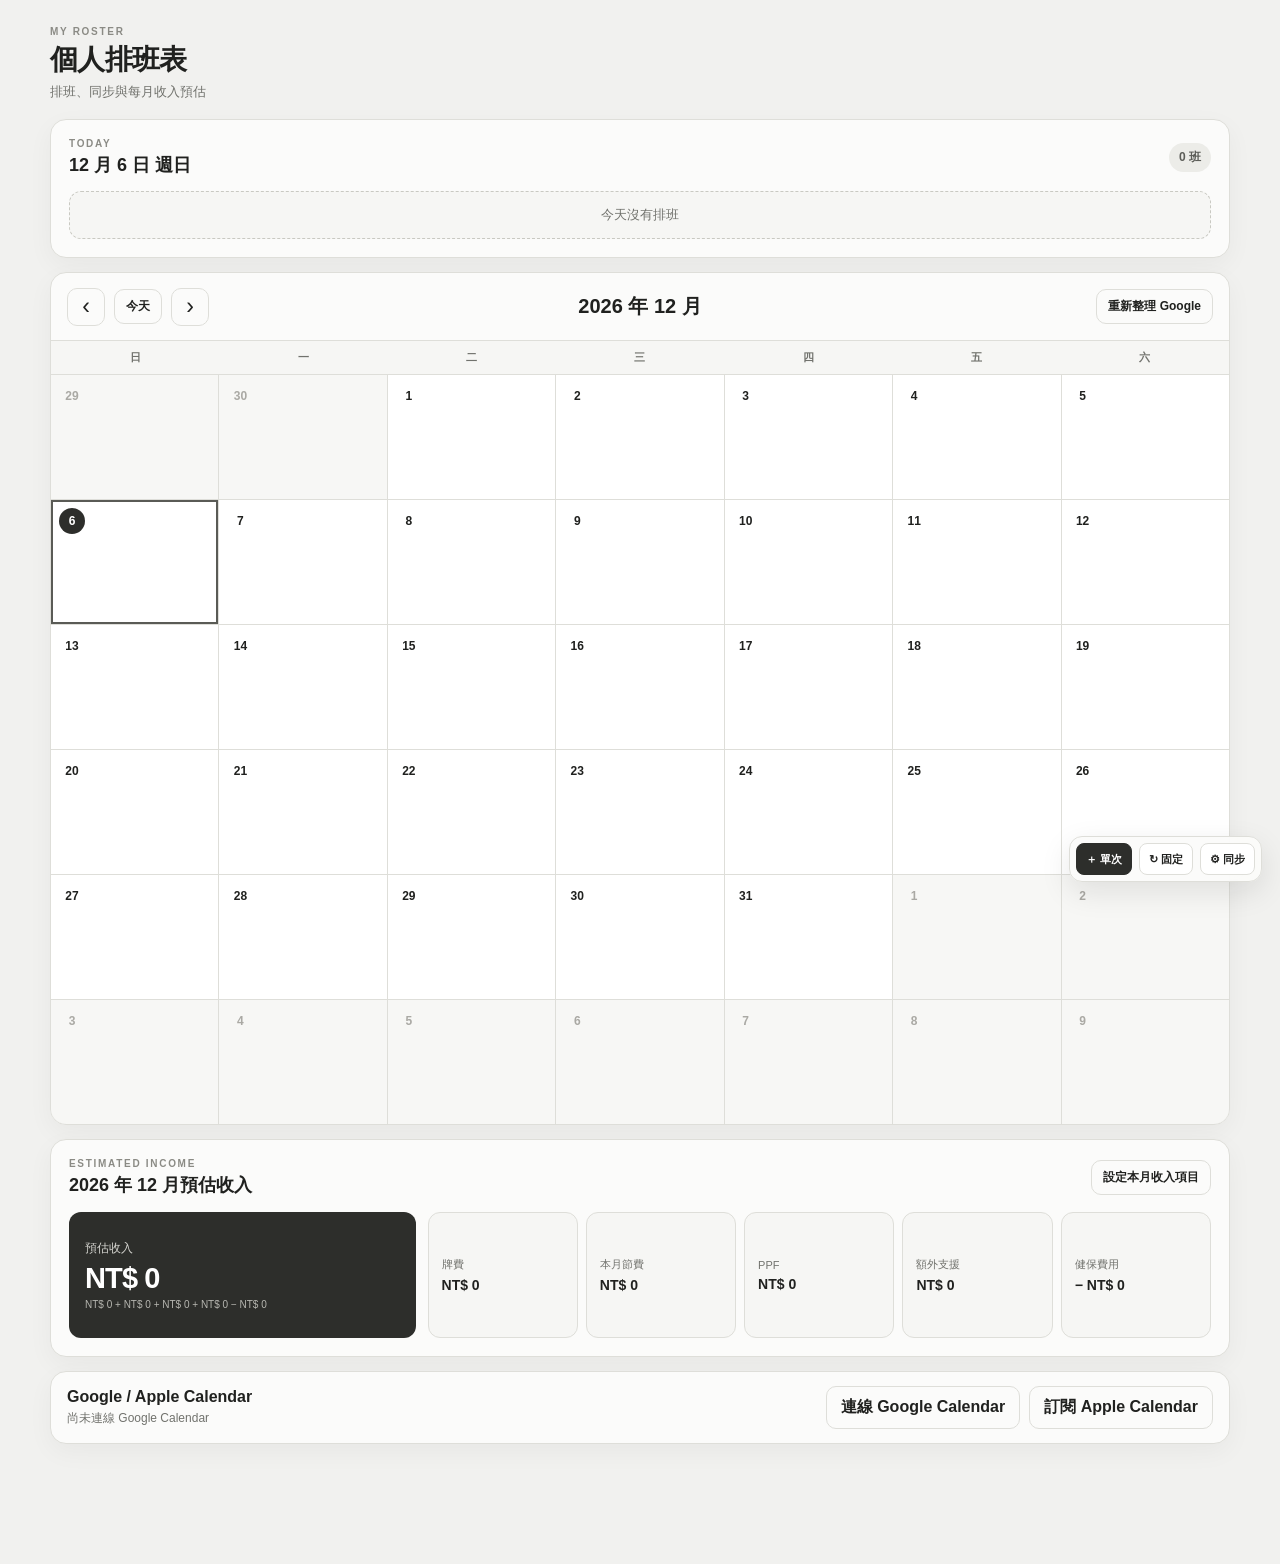
==== index.html @ 917ca0b6 "v4.4" ====
<!doctype html>
<html lang="zh-Hant">
<head>
  <meta charset="utf-8" />
  <meta name="viewport" content="width=device-width, initial-scale=1" />
  <meta name="theme-color" content="#f3f3f1" />
  <meta name="description" content="個人排班日曆 v4.4：GitHub Pages + Google Calendar + Drive App Data 同步" />
  <title>個人排班表</title>
  <link rel="stylesheet" href="./styles.css" />
  <script src="https://accounts.google.com/gsi/client" async defer></script>
</head>
<body>
  <div class="app-shell">
    <header class="topbar">
      <div>
        <p class="eyebrow">MY ROSTER</p>
        <h1>個人排班表</h1>
        <p class="subtle">排班、同步與每月收入預估</p>
      </div>

    </header>

    <main class="stack">
      <section class="card today-card">
        <div class="section-heading wrap">
          <div>
            <p class="eyebrow">TODAY</p>
            <h2 id="todayTitle">今天</h2>
          </div>
          <span class="count-pill" id="todayCount">0 班</span>
        </div>
        <div id="todayShifts" class="today-list"></div>
      </section>

      <section class="card calendar-panel">
        <div class="calendar-toolbar">
          <div class="calendar-nav">
            <button class="icon-btn" id="prevMonth" type="button" aria-label="上個月">‹</button>
            <button class="btn ghost compact" id="todayBtn" type="button">今天</button>
            <button class="icon-btn" id="nextMonth" type="button" aria-label="下個月">›</button>
          </div>
          <h2 id="monthTitle">----</h2>
          <div class="toolbar-right">
            <button class="btn ghost compact" id="refreshBtn" type="button">重新整理 Google</button>
          </div>
        </div>
        <div class="weekday-row">
          <span>日</span><span>一</span><span>二</span><span>三</span><span>四</span><span>五</span><span>六</span>
        </div>
        <div id="calendarGrid" class="calendar-grid"></div>
      </section>

      <section class="card income-card">
        <div class="section-heading wrap">
          <div>
            <p class="eyebrow">ESTIMATED INCOME</p>
            <h2 id="incomeTitle">本月預估收入</h2>
          </div>
          <button class="btn ghost compact" id="incomeSettingsBtn" type="button">設定本月收入項目</button>
        </div>
        <div class="income-summary">
          <div class="income-main">
            <span>預估收入</span>
            <strong id="incomeTotal">NT$ 0</strong>
            <small id="incomeFormula">牌費 + 節費 + PPF + 支援 - 健保</small>
          </div>
          <div class="income-breakdown">
            <div><span>牌費</span><strong id="incomeLicense">NT$ 0</strong></div>
            <div><span>本月節費</span><strong id="incomeShiftFees">NT$ 0</strong></div>
            <div><span>PPF</span><strong id="incomePpf">NT$ 0</strong></div>
            <div><span>額外支援</span><strong id="incomeSupport">NT$ 0</strong></div>
            <div><span>健保費用</span><strong id="incomeInsurance">− NT$ 0</strong></div>
          </div>
        </div>
      </section>

      <section class="card sync-strip">
        <div>
          <strong>Google / Apple Calendar</strong>
          <p id="syncStatus">尚未連線 Google Calendar</p>
        </div>
        <div class="sync-actions">
          <button class="btn ghost" id="googleSyncBtn" type="button">連線 Google Calendar</button>
          <button class="btn ghost" id="appleSubscribeBtn" type="button">訂閱 Apple Calendar</button>
        </div>
      </section>
    </main>
  </div>

  <div class="floating-actions" aria-label="排班快捷操作">
    <button class="fab" id="addShiftBtn" type="button" title="新增單次排班">＋ 單次</button>
    <button class="fab" id="bulkShiftBtn" type="button" title="新增固定排班">↻ 固定</button>
    <button class="fab" id="settingsBtn" type="button" title="同步設定">⚙ 同步</button>
  </div>

  <div class="modal-backdrop hidden" id="shiftModal">
    <form class="modal" id="shiftForm">
      <div class="modal-header">
        <div>
          <p class="eyebrow">SINGLE SHIFT</p>
          <h2 id="shiftModalTitle">新增單次排班</h2>
        </div>
        <button class="icon-btn" type="button" data-close="shiftModal">×</button>
      </div>
      <input type="hidden" id="shiftId" />
      <div class="form-grid">
        <label class="full">班別名稱
          <input id="titleInput" required placeholder="例如：愛林診所 晚診" />
        </label>
        <label class="full">地點 / 診所
          <input id="locationInput" placeholder="例如：愛林診所" />
        </label>
        <label>日期
          <input id="dateInput" type="date" required />
        </label>
        <label>類別
          <select id="typeInput">
            <option value="morning">早診</option>
            <option value="afternoon">午診</option>
            <option value="evening">晚診</option>
            <option value="support">支援</option>
            <option value="health">健檢</option>
            <option value="midmonth">月中</option>
            <option value="vaccine">疫苗</option>
            <option value="other">其他</option>
          </select>
        </label>
        <label>開始時間
          <input id="startInput" type="time" required value="09:00" />
        </label>
        <label>結束時間
          <input id="endInput" type="time" required value="12:00" />
        </label>
        <label>本節節費（元）
          <input id="feeInput" type="number" min="0" step="1" inputmode="numeric" placeholder="例如 6500" />
        </label>
        <label>本診次 PPF（元）
          <input id="shiftPpfInput" type="number" min="0" step="1" inputmode="numeric" placeholder="例如 1200" />
        </label>
        <label id="customTypeLabel" class="hidden">其他類別名稱
          <input id="customTypeInput" placeholder="例如：家訪 / 教學 / 特別門診" />
        </label>
        <label class="full">備註
          <textarea id="noteInput" rows="3" placeholder="代班、診間、特殊事項…"></textarea>
        </label>
      </div>
      <div class="modal-actions">
        <button class="btn danger hidden" id="deleteShiftBtn" type="button">刪除</button>
        <div class="spacer"></div>
        <button class="btn ghost" type="button" data-close="shiftModal">取消</button>
        <button class="btn dark" type="submit">儲存班表</button>
      </div>
    </form>
  </div>

  <div class="modal-backdrop hidden" id="bulkModal">
    <form class="modal wide" id="bulkForm">
      <div class="modal-header">
        <div>
          <p class="eyebrow">RECURRING SHIFTS</p>
          <h2>新增固定排班</h2>
          <p class="modal-lead">一次建立每週固定班，可快速排 1 個月、2 個月或更長期間。</p>
        </div>
        <button class="icon-btn" type="button" data-close="bulkModal">×</button>
      </div>
      <div class="form-grid">
        <label class="full">班別名稱
          <input id="bulkTitleInput" required placeholder="例如：愛林診所 晚診" />
        </label>
        <label>地點 / 診所
          <input id="bulkLocationInput" placeholder="例如：愛林診所" />
        </label>
        <label>類別
          <select id="bulkTypeInput">
            <option value="morning">早診</option>
            <option value="afternoon">午診</option>
            <option value="evening" selected>晚診</option>
            <option value="support">支援</option>
            <option value="health">健檢</option>
            <option value="midmonth">月中</option>
            <option value="vaccine">疫苗</option>
            <option value="other">其他</option>
          </select>
        </label>
        <label>開始時間
          <input id="bulkStartInput" type="time" required value="18:00" />
        </label>
        <label>結束時間
          <input id="bulkEndInput" type="time" required value="21:00" />
        </label>
        <label>每節節費（元）
          <input id="bulkFeeInput" type="number" min="0" step="1" inputmode="numeric" placeholder="例如 6500" />
        </label>
        <label>每診次 PPF（元）
          <input id="bulkPpfInput" type="number" min="0" step="1" inputmode="numeric" placeholder="例如 1200" />
        </label>
        <label id="bulkCustomTypeLabel" class="hidden">其他類別名稱
          <input id="bulkCustomTypeInput" placeholder="例如：家訪 / 教學 / 特別門診" />
        </label>
        <fieldset class="full weekday-picker">
          <legend>每週固定星期</legend>
          <div class="weekday-checks">
            <label><input type="checkbox" name="bulkWeekday" value="1" />一</label>
            <label><input type="checkbox" name="bulkWeekday" value="2" />二</label>
            <label><input type="checkbox" name="bulkWeekday" value="3" />三</label>
            <label><input type="checkbox" name="bulkWeekday" value="4" />四</label>
            <label><input type="checkbox" name="bulkWeekday" value="5" />五</label>
            <label><input type="checkbox" name="bulkWeekday" value="6" />六</label>
            <label><input type="checkbox" name="bulkWeekday" value="0" />日</label>
          </div>
        </fieldset>
        <label>排班期間
          <select id="bulkRangePreset">
            <option value="1">1 個月</option>
            <option value="2" selected>2 個月</option>
            <option value="6">6 個月</option>
            <option value="12">長期（12 個月）</option>
            <option value="custom">自訂日期</option>
          </select>
        </label>
        <label>開始日期
          <input id="bulkFromInput" type="date" required />
        </label>
        <label id="bulkToLabel" class="hidden">結束日期
          <input id="bulkToInput" type="date" />
        </label>
        <label class="full">備註
          <textarea id="bulkNoteInput" rows="2" placeholder="這一批固定排班共用的備註…"></textarea>
        </label>
      </div>
      <div class="bulk-preview" id="bulkPreview">請選擇星期與期間。</div>
      <div class="modal-actions">
        <div class="spacer"></div>
        <button class="btn ghost" type="button" data-close="bulkModal">取消</button>
        <button class="btn dark" id="bulkSubmitBtn" type="submit">建立固定排班</button>
      </div>
    </form>
  </div>

  <div class="modal-backdrop hidden" id="incomeModal">
    <form class="modal" id="incomeForm">
      <div class="modal-header">
        <div>
          <p class="eyebrow">MONTHLY INCOME</p>
          <h2 id="incomeModalTitle">本月收入設定</h2>
          <p class="modal-lead">節費與 PPF 由當月各診次自動加總；牌費、額外支援與健保費用每月設定一次。</p>
        </div>
        <button class="icon-btn" type="button" data-close="incomeModal">×</button>
      </div>
      <div class="form-grid">
        <label>牌費（元）
          <input id="licenseFeeInput" type="number" min="0" step="1" inputmode="numeric" />
        </label>
        <label>額外支援收入（元）
          <input id="supportIncomeInput" type="number" min="0" step="1" inputmode="numeric" />
        </label>
        <label>健保費用（元）
          <input id="insuranceCostInput" type="number" min="0" step="1" inputmode="numeric" />
        </label>
      </div>
      <div class="income-equation" id="incomeEquation"></div>
      <p class="hint">牌費、額外支援與健保費用會儲存在 Google Drive App Data；各診次的節費與 PPF 則會隨 Google Calendar 事件同步。所有收入資料可跨裝置共用，且不會建立額外的「收入設定」日曆事件。</p>
      <div class="modal-actions">
        <div class="spacer"></div>
        <button class="btn ghost" type="button" data-close="incomeModal">取消</button>
        <button class="btn dark" type="submit">儲存本月設定</button>
      </div>
    </form>
  </div>

  <div class="modal-backdrop hidden" id="settingsModal">
    <div class="modal settings-modal">
      <div class="modal-header">
        <div>
          <p class="eyebrow">SYNC</p>
          <h2>Google / Apple 同步設定</h2>
        </div>
        <button class="icon-btn" type="button" data-close="settingsModal">×</button>
      </div>
      <div class="settings-section">
        <h3>Google Calendar</h3>
        <p>建議建立一個獨立的「排班」日曆。Calendar ID、Apple iCal URL、收入設定與顏色會同步到 Google Drive App Data。</p>
        <label>Google OAuth Client ID
          <input id="googleClientId" placeholder="xxxxxxxx.apps.googleusercontent.com" />
          <span class="field-note">會備份到 Drive App Data；新裝置首次授權前仍需先輸入一次 Client ID。</span>
        </label>
        <label>排班 Calendar ID
          <input id="googleCalendarId" placeholder="例如 abc123@group.calendar.google.com" />
        </label>
      </div>
      <div class="settings-section">
        <h3>Apple Calendar</h3>
        <p>貼上 Google 排班日曆的 Secret address in iCal format。網址會存入 Drive App Data，不會寫入 GitHub 或一般「我的雲端硬碟」檔案列表。</p>
        <label>Secret iCal URL
          <input id="appleIcsUrl" type="password" placeholder="https://calendar.google.com/calendar/ical/.../basic.ics" />
        </label>
      </div>

      <div class="settings-section">
        <h3>診次顏色</h3>
        <p>同一類診次統一使用相同顏色；修改後月曆與 Today 會立即套用。</p>
        <div class="category-color-grid">
          <label>早診 <input type="color" data-type-color="morning" /></label>
          <label>午診 <input type="color" data-type-color="afternoon" /></label>
          <label>晚診 <input type="color" data-type-color="evening" /></label>
          <label>支援 <input type="color" data-type-color="support" /></label>
          <label>健檢 <input type="color" data-type-color="health" /></label>
          <label>月中 <input type="color" data-type-color="midmonth" /></label>
          <label>疫苗 <input type="color" data-type-color="vaccine" /></label>
          <label>其他 <input type="color" data-type-color="other" /></label>
        </div>
      </div>
      <div class="settings-section cloud-status-box">
        <div class="cloud-status-head">
          <h3>Drive App Data</h3>
          <span class="status-badge neutral" id="appDataBadge">尚未檢查</span>
        </div>
        <p id="appDataStatus">尚未檢查雲端設定。Google Calendar 可獨立使用；App Data 若暫時不可用，設定會先保存在本機。</p>
        <div class="cloud-status-actions">
          <button class="btn ghost compact" id="retryAppDataBtn" type="button">檢查 / 載入 App Data</button>
          <button class="btn ghost compact" id="reauthDriveBtn" type="button">重新授權</button>
          <a class="btn ghost compact hidden" id="enableDriveApiLink" href="#" target="_blank" rel="noopener">啟用 Google Drive API</a>
        </div>
        <p class="field-note">狀態會區分：尚未授權、Drive API 未啟用、讀取失敗、使用本機快取、已同步。App Data 異常不會再鎖住其他按鈕。</p>
      </div>
      <div class="modal-actions">
        <div class="spacer"></div>
        <button class="btn dark" id="saveSettingsBtn" type="button">儲存並同步設定</button>
      </div>
    </div>
  </div>

  <div class="toast hidden" id="toast"></div>
  <script src="./app.js"></script>
</body>
</html>
---- styles.css ----
:root {
  --bg: #f1f1ef;
  --surface: #fbfbfa;
  --surface-2: #f6f6f4;
  --ink: #20211f;
  --muted: #71726d;
  --line: #deded9;
  --line-dark: #c9c9c2;
  --dark: #2d2e2b;
  --dark-hover: #181916;
  --soft: #ecece8;
  --danger: #9e4242;
  --danger-soft: #f8eded;
  --radius: 16px;
  --shadow: 0 8px 26px rgba(25, 25, 20, .045);
}
* { box-sizing: border-box; }
html, body { margin: 0; min-height: 100%; background: var(--bg); color: var(--ink); font-family: Inter, ui-sans-serif, -apple-system, BlinkMacSystemFont, "Segoe UI", "Noto Sans TC", sans-serif; }
body { min-height: 100vh; }
button, input, select, textarea { font: inherit; }
button { cursor: pointer; }
h1, h2, h3, p { margin-top: 0; }
h1 { margin-bottom: 4px; font-size: 28px; letter-spacing: -.025em; }
h2 { margin-bottom: 0; font-size: 18px; }
h3 { margin-bottom: 8px; font-size: 15px; }
.app-shell { width: min(1180px, calc(100% - 32px)); margin: 0 auto; padding: 26px 0 46px; }
.topbar { display: flex; justify-content: space-between; align-items: flex-end; gap: 20px; margin-bottom: 18px; }
.top-actions, .calendar-nav, .toolbar-right, .sync-actions, .modal-actions { display: flex; align-items: center; gap: 9px; }
.stack { display: grid; gap: 14px; }
.eyebrow { margin: 0 0 4px; font-size: 10px; font-weight: 800; letter-spacing: .17em; color: #8b8b85; }
.subtle, .muted, .hint, .modal-lead { color: var(--muted); }
.subtle { margin: 0; font-size: 13px; }
.card { background: var(--surface); border: 1px solid var(--line); border-radius: var(--radius); box-shadow: var(--shadow); }
.btn, .icon-btn { border-radius: 10px; border: 1px solid var(--line); transition: .15s ease; }
.btn { padding: 10px 14px; font-weight: 700; background: var(--surface); color: var(--ink); }
.btn:hover { border-color: var(--line-dark); }
.btn.compact { padding: 8px 11px; font-size: 12px; }
.btn.dark { background: var(--dark); color: #fff; border-color: var(--dark); }
.btn.dark:hover { background: var(--dark-hover); }
.btn.ghost { background: var(--surface); }
.btn.danger { color: var(--danger); background: var(--danger-soft); border-color: #ecd1d1; }
.icon-btn { width: 38px; height: 38px; display: grid; place-items: center; background: var(--surface); color: var(--ink); font-size: 23px; }
.section-heading { display: flex; align-items: center; justify-content: space-between; gap: 12px; }
.section-heading.wrap { flex-wrap: wrap; }
.today-card { padding: 18px; }
.count-pill { padding: 6px 10px; border-radius: 999px; background: var(--soft); color: #5d5e59; font-size: 12px; font-weight: 800; }
.today-list { display: grid; grid-template-columns: repeat(auto-fit, minmax(240px, 1fr)); gap: 9px; margin-top: 14px; }
.today-shift { width: 100%; padding: 13px 14px; text-align: left; background: #fff; border: 1px solid var(--line); border-radius: 12px; }
.shift-title { font-size: 14px; font-weight: 800; }
.shift-meta { margin-top: 5px; font-size: 12px; color: var(--muted); line-height: 1.5; }
.shift-fee { margin-top: 7px; font-size: 12px; font-weight: 800; color: #444540; }
.empty { padding: 14px; border: 1px dashed var(--line-dark); border-radius: 12px; background: var(--surface-2); color: var(--muted); font-size: 13px; text-align: center; }
.income-card { padding: 18px; }
.income-summary { display: grid; grid-template-columns: minmax(220px, 1.15fr) minmax(0, 2.6fr); gap: 12px; margin-top: 15px; }
.income-main { padding: 16px; border-radius: 12px; background: var(--dark); color: #fff; display: flex; flex-direction: column; justify-content: center; min-height: 126px; }
.income-main span { font-size: 12px; color: #d4d4cf; }
.income-main strong { display: block; margin: 5px 0 4px; font-size: 29px; letter-spacing: -.03em; }
.income-main small { color: #b7b7b1; font-size: 10px; }
.income-breakdown { display: grid; grid-template-columns: repeat(5, minmax(110px, 1fr)); gap: 8px; }
.income-breakdown > div { padding: 13px; background: var(--surface-2); border: 1px solid var(--line); border-radius: 12px; display: flex; flex-direction: column; justify-content: center; min-height: 90px; }
.income-breakdown span { font-size: 11px; color: var(--muted); }
.income-breakdown strong { margin-top: 5px; font-size: 14px; }
.calendar-panel { overflow: hidden; }
.calendar-toolbar { min-height: 68px; padding: 14px 16px; display: grid; grid-template-columns: 1fr auto 1fr; align-items: center; border-bottom: 1px solid var(--line); }
.calendar-toolbar > h2 { text-align: center; font-size: 20px; }
.toolbar-right { justify-content: flex-end; }
.weekday-row, .calendar-grid { display: grid; grid-template-columns: repeat(7, minmax(0, 1fr)); }
.weekday-row { background: var(--surface-2); color: var(--muted); border-bottom: 1px solid var(--line); }
.weekday-row span { padding: 9px; text-align: center; font-size: 11px; font-weight: 800; }
.calendar-grid { background: var(--line); gap: 1px; }
.day-cell { min-height: 124px; padding: 8px; background: #fff; overflow: hidden; }
.day-cell.outside { background: #f7f7f5; color: #aaa9a4; }
.day-cell.today { box-shadow: inset 0 0 0 2px #5a5b56; position: relative; z-index: 1; }
.day-head { display: flex; align-items: center; justify-content: space-between; margin-bottom: 6px; }
.day-number { width: 26px; height: 26px; display: grid; place-items: center; border-radius: 999px; font-size: 12px; font-weight: 800; }
.day-cell.today .day-number { background: var(--dark); color: #fff; }
.day-add { border: 0; background: transparent; color: #a6a7a1; opacity: 0; font-size: 17px; padding: 0 3px; }
.day-cell:hover .day-add { opacity: 1; }
.event-chip { width: 100%; margin-bottom: 4px; padding: 6px 7px; border: 1px solid #deded9; border-radius: 7px; background: #f4f4f1; color: #3b3c38; text-align: left; font-size: 10px; line-height: 1.3; overflow: hidden; }
.event-chip:hover { background: #ecece8; }
.event-chip strong { display: block; white-space: nowrap; text-overflow: ellipsis; overflow: hidden; }
.event-chip span { display: block; margin-top: 2px; color: #777873; font-size: 9px; }
.more-chip { padding: 2px 4px; color: var(--muted); font-size: 10px; }
.sync-strip { padding: 14px 16px; display: flex; align-items: center; justify-content: space-between; gap: 16px; }
.sync-strip p { margin: 4px 0 0; color: var(--muted); font-size: 12px; }
.modal-backdrop { position: fixed; inset: 0; z-index: 20; padding: 18px; display: grid; place-items: center; background: rgba(29, 29, 27, .44); backdrop-filter: blur(3px); }
.hidden { display: none !important; }
.modal { width: min(620px, 100%); max-height: calc(100vh - 36px); overflow: auto; padding: 20px; background: #fbfbfa; border: 1px solid var(--line); border-radius: 17px; box-shadow: 0 30px 80px rgba(0, 0, 0, .18); }
.modal.wide { width: min(760px, 100%); }
.settings-modal { width: min(680px, 100%); }
.modal-header { display: flex; align-items: flex-start; justify-content: space-between; gap: 14px; margin-bottom: 17px; }
.modal-lead { margin: 6px 0 0; font-size: 12px; line-height: 1.5; }
.form-grid { display: grid; grid-template-columns: 1fr 1fr; gap: 13px; }
.form-grid .full { grid-column: 1 / -1; }
label { display: grid; gap: 7px; color: #50514c; font-size: 12px; font-weight: 800; }
input, select, textarea { width: 100%; padding: 10px 11px; outline: none; border: 1px solid #d4d4ce; border-radius: 9px; background: #fff; color: var(--ink); }
input:focus, select:focus, textarea:focus { border-color: #8d8e87; box-shadow: 0 0 0 3px #ecece8; }
textarea { resize: vertical; }
.fieldset, fieldset { margin: 0; min-width: 0; }
.weekday-picker { padding: 12px; border: 1px solid var(--line); border-radius: 11px; }
.weekday-picker legend { padding: 0 5px; color: #50514c; font-size: 12px; font-weight: 800; }
.weekday-checks { display: grid; grid-template-columns: repeat(7, 1fr); gap: 7px; }
.weekday-checks label { display: flex; align-items: center; justify-content: center; gap: 5px; padding: 8px 4px; border: 1px solid var(--line); border-radius: 8px; background: #fff; }
.weekday-checks input { width: auto; }
.bulk-preview, .income-equation { margin-top: 14px; padding: 12px; border: 1px solid var(--line); border-radius: 10px; background: var(--surface-2); color: var(--muted); font-size: 12px; line-height: 1.55; }
.income-equation strong { color: var(--ink); }
.modal-actions { margin-top: 18px; }
.spacer { flex: 1; }
.settings-section { padding: 15px 0; border-top: 1px solid var(--line); }
.settings-section p, .hint { font-size: 12px; line-height: 1.55; }
.toast { position: fixed; left: 50%; bottom: 24px; z-index: 50; transform: translateX(-50%); padding: 10px 14px; border-radius: 999px; background: var(--dark); color: #fff; font-size: 12px; box-shadow: var(--shadow); }
@media (max-width: 900px) {
  .income-summary { grid-template-columns: 1fr; }
  .income-breakdown { grid-template-columns: repeat(5, minmax(100px, 1fr)); overflow-x: auto; padding-bottom: 2px; }
  .calendar-toolbar { grid-template-columns: 1fr auto; gap: 10px; }
  .calendar-toolbar > h2 { order: -1; text-align: left; }
  .toolbar-right { grid-column: 2; grid-row: 1; }
}
@media (max-width: 720px) {
  .app-shell { width: min(100% - 20px, 1180px); padding-top: 16px; }
  .topbar { align-items: flex-start; flex-direction: column; }
  .top-actions { width: 100%; display: grid; grid-template-columns: 1fr 1fr; }
  .top-actions #settingsBtn { grid-column: 1 / -1; order: 3; }
  h1 { font-size: 23px; }
  .today-list { grid-template-columns: 1fr; }
  .income-breakdown { grid-template-columns: repeat(2, minmax(130px, 1fr)); overflow: visible; }
  .calendar-toolbar { grid-template-columns: 1fr; }
  .toolbar-right { grid-column: auto; grid-row: auto; justify-content: flex-start; }
  .calendar-nav { justify-content: space-between; }
  .day-cell { min-height: 94px; padding: 4px; }
  .event-chip { padding: 5px; }
  .event-chip span { display: none; }
  .weekday-checks { grid-template-columns: repeat(4, 1fr); }
  .form-grid { grid-template-columns: 1fr; }
  .form-grid .full { grid-column: auto; }
  .sync-strip { align-items: flex-start; flex-direction: column; }
  .sync-actions { width: 100%; display: grid; grid-template-columns: 1fr 1fr; }
}
@media (max-width: 430px) {
  .income-breakdown { grid-template-columns: 1fr 1fr; }
  .sync-actions { grid-template-columns: 1fr; }
}

/* v3: compact actions + category color markers */
body { padding-bottom: 74px; }
.topbar { justify-content: flex-start; }
.floating-actions {
  position: fixed;
  right: 18px;
  bottom: 18px;
  z-index: 12;
  display: flex;
  align-items: center;
  gap: 7px;
  padding: 6px;
  border: 1px solid var(--line);
  border-radius: 13px;
  background: rgba(251, 251, 250, .94);
  box-shadow: 0 10px 30px rgba(20, 20, 18, .10);
  backdrop-filter: blur(10px);
}
.fab {
  min-height: 32px;
  padding: 6px 9px;
  border: 1px solid var(--line);
  border-radius: 8px;
  background: #fff;
  color: var(--ink);
  font-size: 11px;
  font-weight: 800;
  white-space: nowrap;
}
.fab:hover { background: var(--soft); border-color: var(--line-dark); }
.fab:first-child { background: var(--dark); color: #fff; border-color: var(--dark); }
.today-shift { position: relative; border-left: 4px solid var(--marker, #6b7280); }
.shift-title-row { display: flex; align-items: center; gap: 7px; min-width: 0; }
.shift-title { min-width: 0; flex: 1; }
.color-dot, .chip-dot { display: inline-block; flex: 0 0 auto; border-radius: 50%; background: var(--marker, #6b7280); }
.color-dot { width: 8px; height: 8px; }
.chip-dot { width: 6px; height: 6px; margin-right: 5px; vertical-align: 1px; }
.type-badge { flex: 0 0 auto; padding: 3px 6px; border: 1px solid var(--line); border-radius: 999px; background: var(--surface-2); color: var(--muted); font-size: 10px; font-weight: 800; }
.event-chip { border-left: 3px solid var(--marker, #6b7280); }
.event-chip strong { display: flex; align-items: center; }
.color-field { display: flex; align-items: center; gap: 9px; min-height: 40px; padding: 5px 8px; border: 1px solid #d4d4ce; border-radius: 9px; background: #fff; }
.color-field input[type="color"] { width: 34px; height: 28px; flex: 0 0 34px; padding: 0; border: 0; border-radius: 7px; background: transparent; cursor: pointer; }
.color-field span { color: var(--muted); font-size: 11px; font-weight: 700; letter-spacing: .04em; }
@media (max-width: 720px) {
  .topbar { flex-direction: row; }
  .floating-actions { right: 10px; bottom: 10px; gap: 5px; padding: 5px; }
  .fab { min-height: 30px; padding: 5px 7px; font-size: 10px; }
  .type-badge { font-size: 9px; }
}

.category-color-grid{
  display:grid;
  grid-template-columns:repeat(2,minmax(0,1fr));
  gap:10px 14px;
  margin-top:12px;
}
.category-color-grid label{
  display:flex;
  align-items:center;
  justify-content:space-between;
  gap:12px;
  padding:10px 12px;
  border:1px solid var(--line);
  border-radius:12px;
  background:#fafafa;
}
.category-color-grid input[type="color"]{
  width:38px;
  height:30px;
  padding:2px;
  border:0;
  background:transparent;
}
@media (max-width:560px){
  .category-color-grid{grid-template-columns:1fr;}
}

.category-color-grid{display:grid;grid-template-columns:repeat(2,minmax(0,1fr));gap:10px 14px;margin-top:12px}.category-color-grid label{display:flex;align-items:center;justify-content:space-between;gap:12px;padding:10px 12px;border:1px solid var(--line);border-radius:12px;background:#fafafa}.category-color-grid input[type=color]{width:38px;height:30px;padding:2px;border:0;background:transparent}@media(max-width:560px){.category-color-grid{grid-template-columns:1fr}}

.field-note{display:block;color:var(--muted);font-size:10px;font-weight:500;line-height:1.45;margin-top:-2px}.cloud-status-box{background:#f7f7f5;border-radius:12px;padding:13px 14px!important;border:1px solid var(--line)!important;margin-top:8px}.cloud-status-box h3{margin:0 0 5px}.cloud-status-box p{margin:0}.shift-fee{margin-top:7px;font-size:11px;color:var(--muted);font-weight:700}

/* v4.4: resilient modal/click handling */
.modal-backdrop.hidden {
  display: none !important;
  pointer-events: none !important;
  visibility: hidden !important;
}
.modal-backdrop:not(.hidden) {
  pointer-events: auto;
  visibility: visible;
}
.modal { position: relative; z-index: 1; }
button:disabled { cursor: wait; opacity: .58; }
.floating-actions { z-index: 15; }

.cloud-status-head{
  display:flex; align-items:center; justify-content:space-between; gap:12px;
}
.cloud-status-head h3{margin:0}
.status-badge{
  display:inline-flex; align-items:center; min-height:24px; padding:4px 8px;
  border-radius:999px; border:1px solid var(--line); font-size:10px; font-weight:800;
  white-space:nowrap;
}
.status-badge.neutral{background:#f1f1ef;color:#666760}
.status-badge.success{background:#edf5ef;color:#356044;border-color:#cfe3d4}
.status-badge.warning{background:#f8f4e9;color:#7a6225;border-color:#e9ddbc}
.status-badge.danger{background:#f8eded;color:#8a3e3e;border-color:#ecd1d1}
.cloud-status-actions{display:flex;flex-wrap:wrap;gap:8px;margin-top:12px}
.cloud-status-actions .btn{ text-decoration:none; display:inline-flex; align-items:center; justify-content:center; }
.cloud-status-box p{margin:8px 0 0}
@media(max-width:560px){
  .cloud-status-actions{display:grid;grid-template-columns:1fr}
}
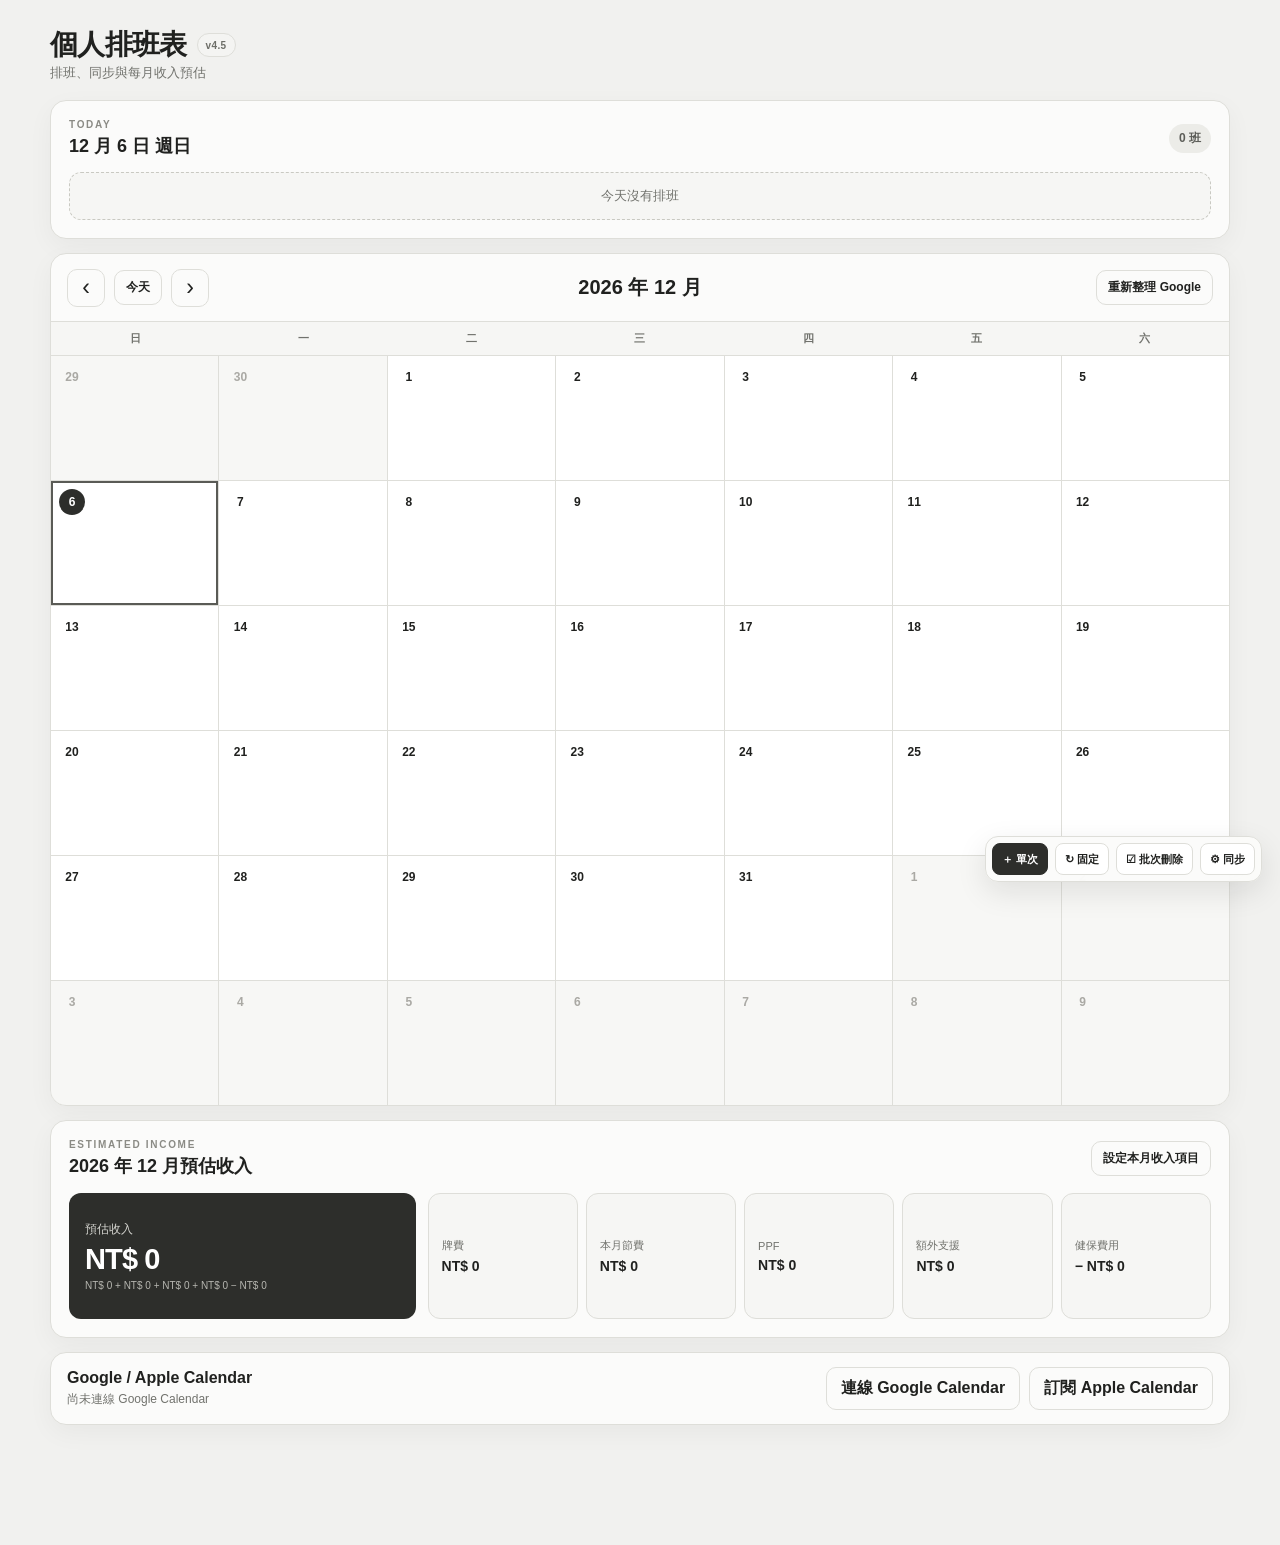
==== commit dcf1d143: "v4.5" ====
--- a/index.html
+++ b/index.html
@@ -4,7 +4,7 @@
   <meta charset="utf-8" />
   <meta name="viewport" content="width=device-width, initial-scale=1" />
   <meta name="theme-color" content="#f3f3f1" />
-  <meta name="description" content="個人排班日曆 v4.4：GitHub Pages + Google Calendar + Drive App Data 同步" />
+  <meta name="description" content="個人排班日曆：GitHub Pages + Google Calendar + Drive App Data 同步" />
   <title>個人排班表</title>
   <link rel="stylesheet" href="./styles.css" />
   <script src="https://accounts.google.com/gsi/client" async defer></script>
@@ -13,8 +13,7 @@
   <div class="app-shell">
     <header class="topbar">
       <div>
-        <p class="eyebrow">MY ROSTER</p>
-        <h1>個人排班表</h1>
+<div class="title-row"><h1>個人排班表</h1><span class="version-badge">v4.5</span></div>
         <p class="subtle">排班、同步與每月收入預估</p>
       </div>
 
@@ -90,6 +89,7 @@
   <div class="floating-actions" aria-label="排班快捷操作">
     <button class="fab" id="addShiftBtn" type="button" title="新增單次排班">＋ 單次</button>
     <button class="fab" id="bulkShiftBtn" type="button" title="新增固定排班">↻ 固定</button>
+    <button class="fab" id="batchDeleteBtn" type="button" title="批次刪除">☑ 批次刪除</button>
     <button class="fab" id="settingsBtn" type="button" title="同步設定">⚙ 同步</button>
   </div>
 
--- a/styles.css
+++ b/styles.css
@@ -255,3 +255,92 @@
 @media(max-width:560px){
   .cloud-status-actions{display:grid;grid-template-columns:1fr}
 }
+
+
+/* v4.5 */
+.title-row{
+  display:flex;
+  align-items:center;
+  gap:10px;
+  flex-wrap:wrap;
+}
+.title-row h1{margin:0}
+.version-badge{
+  display:inline-flex;
+  align-items:center;
+  min-height:24px;
+  padding:3px 8px;
+  border-radius:999px;
+  border:1px solid var(--line);
+  background:#f4f4f2;
+  color:#6d6e68;
+  font-size:10px;
+  font-weight:800;
+  letter-spacing:.04em;
+}
+
+#batchDeleteBtn.danger{
+  border-color:#d9b6b6;
+  background:#fff5f5;
+  color:#8f3f3f;
+}
+.batch-delete-mode .calendar-event,
+.batch-delete-mode [data-shift-id]{
+  cursor:pointer;
+}
+.batch-check{
+  display:none;
+  align-items:center;
+  justify-content:center;
+  flex:0 0 auto;
+  margin-right:6px;
+  cursor:pointer;
+}
+.batch-delete-mode .batch-check{
+  display:inline-flex;
+}
+.batch-check input{
+  position:absolute;
+  opacity:0;
+  pointer-events:none;
+}
+.batch-check span{
+  width:18px;
+  height:18px;
+  border:1.5px solid #a7a9a3;
+  border-radius:5px;
+  background:#fff;
+  display:inline-flex;
+  align-items:center;
+  justify-content:center;
+  box-sizing:border-box;
+}
+.batch-check input:checked + span{
+  background:#353631;
+  border-color:#353631;
+}
+.batch-check input:checked + span::after{
+  content:'✓';
+  color:#fff;
+  font-size:12px;
+  line-height:1;
+  font-weight:900;
+}
+.selected-for-delete{
+  outline:2px solid rgba(143,63,63,.26);
+  outline-offset:1px;
+  background:#fff8f8 !important;
+}
+
+.batch-delete-mode .day-add{visibility:hidden}
+.batch-check[aria-checked="true"] span{
+  background:#353631;
+  border-color:#353631;
+}
+.batch-check[aria-checked="true"] span::after{
+  content:'✓';
+  color:#fff;
+  font-size:12px;
+  line-height:1;
+  font-weight:900;
+}
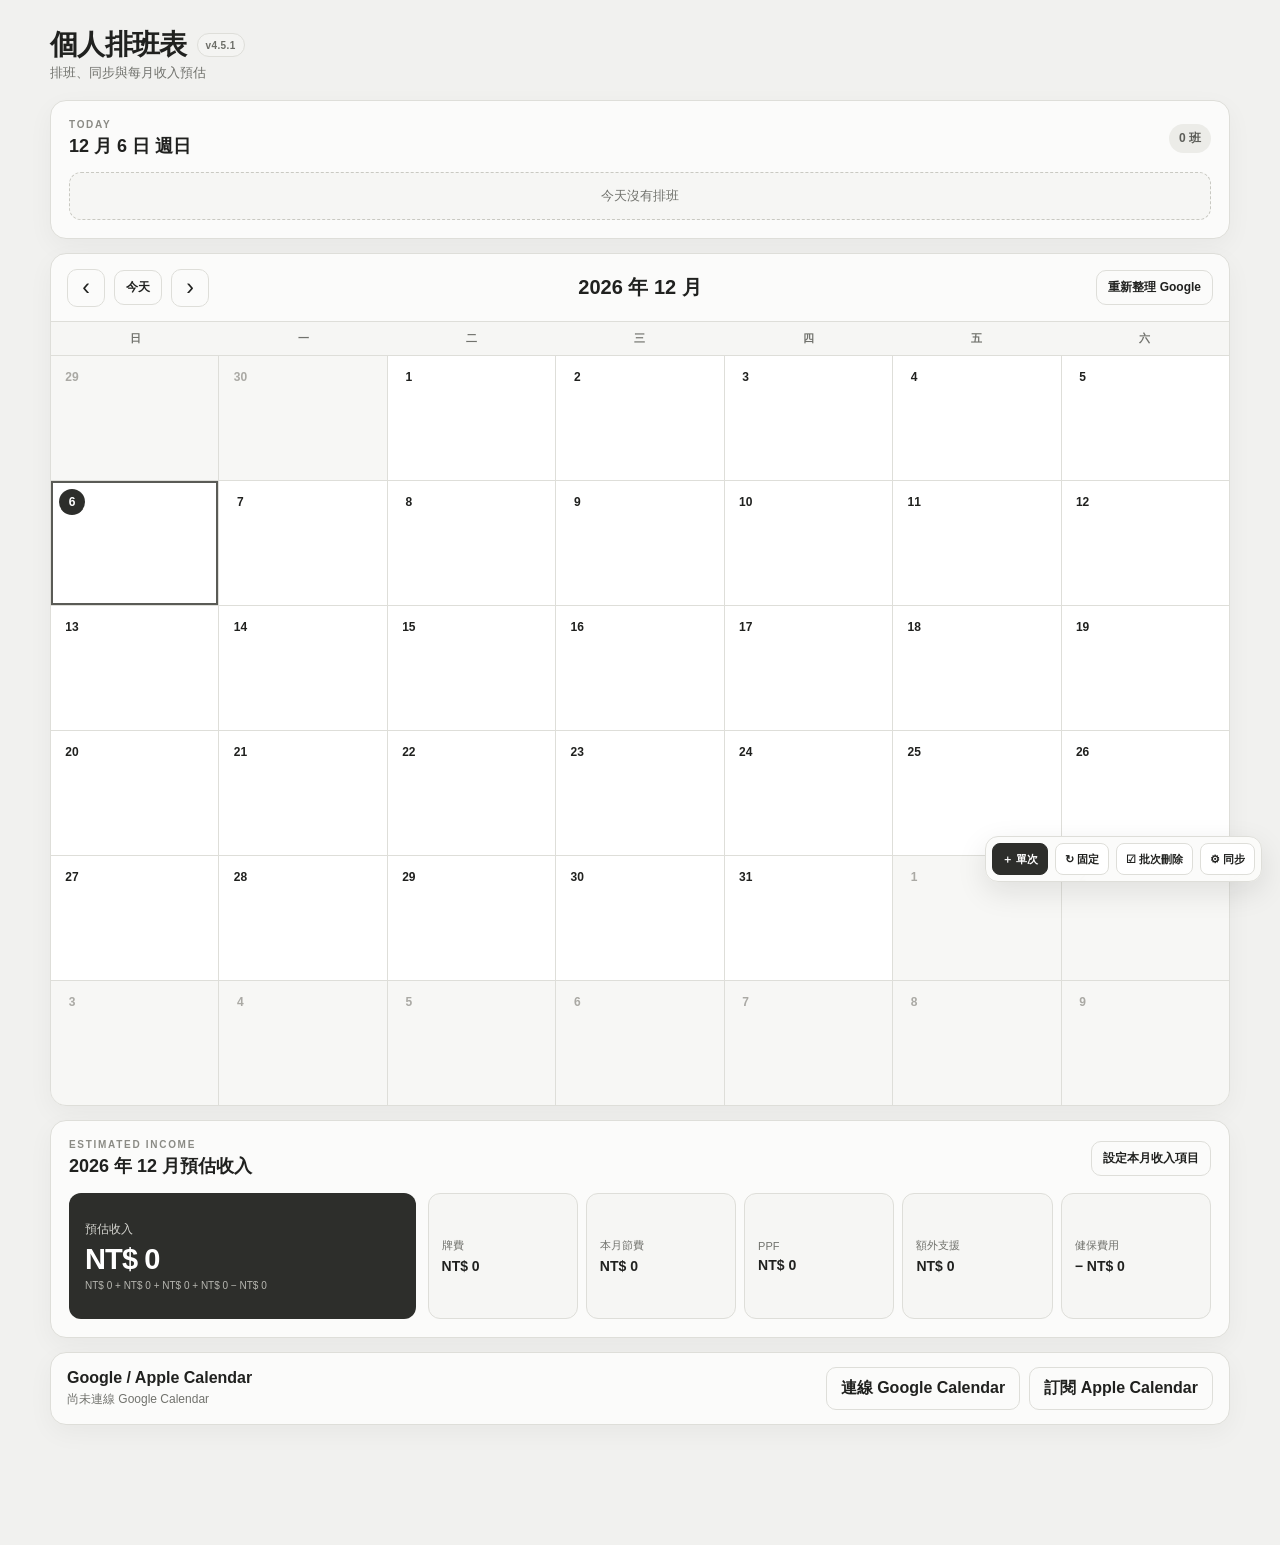
==== commit 1c66e366: "v4.5.1" ====
--- a/index.html
+++ b/index.html
@@ -5,15 +5,16 @@
   <meta name="viewport" content="width=device-width, initial-scale=1" />
   <meta name="theme-color" content="#f3f3f1" />
   <meta name="description" content="個人排班日曆：GitHub Pages + Google Calendar + Drive App Data 同步" />
+  <meta name="roster-build" content="4.5.1" />
   <title>個人排班表</title>
-  <link rel="stylesheet" href="./styles.css" />
+  <link rel="stylesheet" href="./styles.css?v=4.5.1" />
   <script src="https://accounts.google.com/gsi/client" async defer></script>
 </head>
 <body>
   <div class="app-shell">
     <header class="topbar">
       <div>
-<div class="title-row"><h1>個人排班表</h1><span class="version-badge">v4.5</span></div>
+<div class="title-row"><h1>個人排班表</h1><span class="version-badge">v4.5.1</span></div>
         <p class="subtle">排班、同步與每月收入預估</p>
       </div>
 
@@ -331,6 +332,6 @@
   </div>
 
   <div class="toast hidden" id="toast"></div>
-  <script src="./app.js"></script>
+  <script src="./app.js?v=4.5.1"></script>
 </body>
 </html>
--- a/styles.css
+++ b/styles.css
@@ -344,3 +344,20 @@
   line-height:1;
   font-weight:900;
 }
+
+
+/* v4.5.1 — batch delete click reliability */
+.floating-actions{
+  pointer-events:auto;
+  isolation:isolate;
+}
+#batchDeleteBtn{
+  position:relative;
+  z-index:2;
+  pointer-events:auto !important;
+  touch-action:manipulation;
+  -webkit-tap-highlight-color:rgba(0,0,0,.06);
+}
+#batchDeleteBtn:active{
+  transform:translateY(1px);
+}
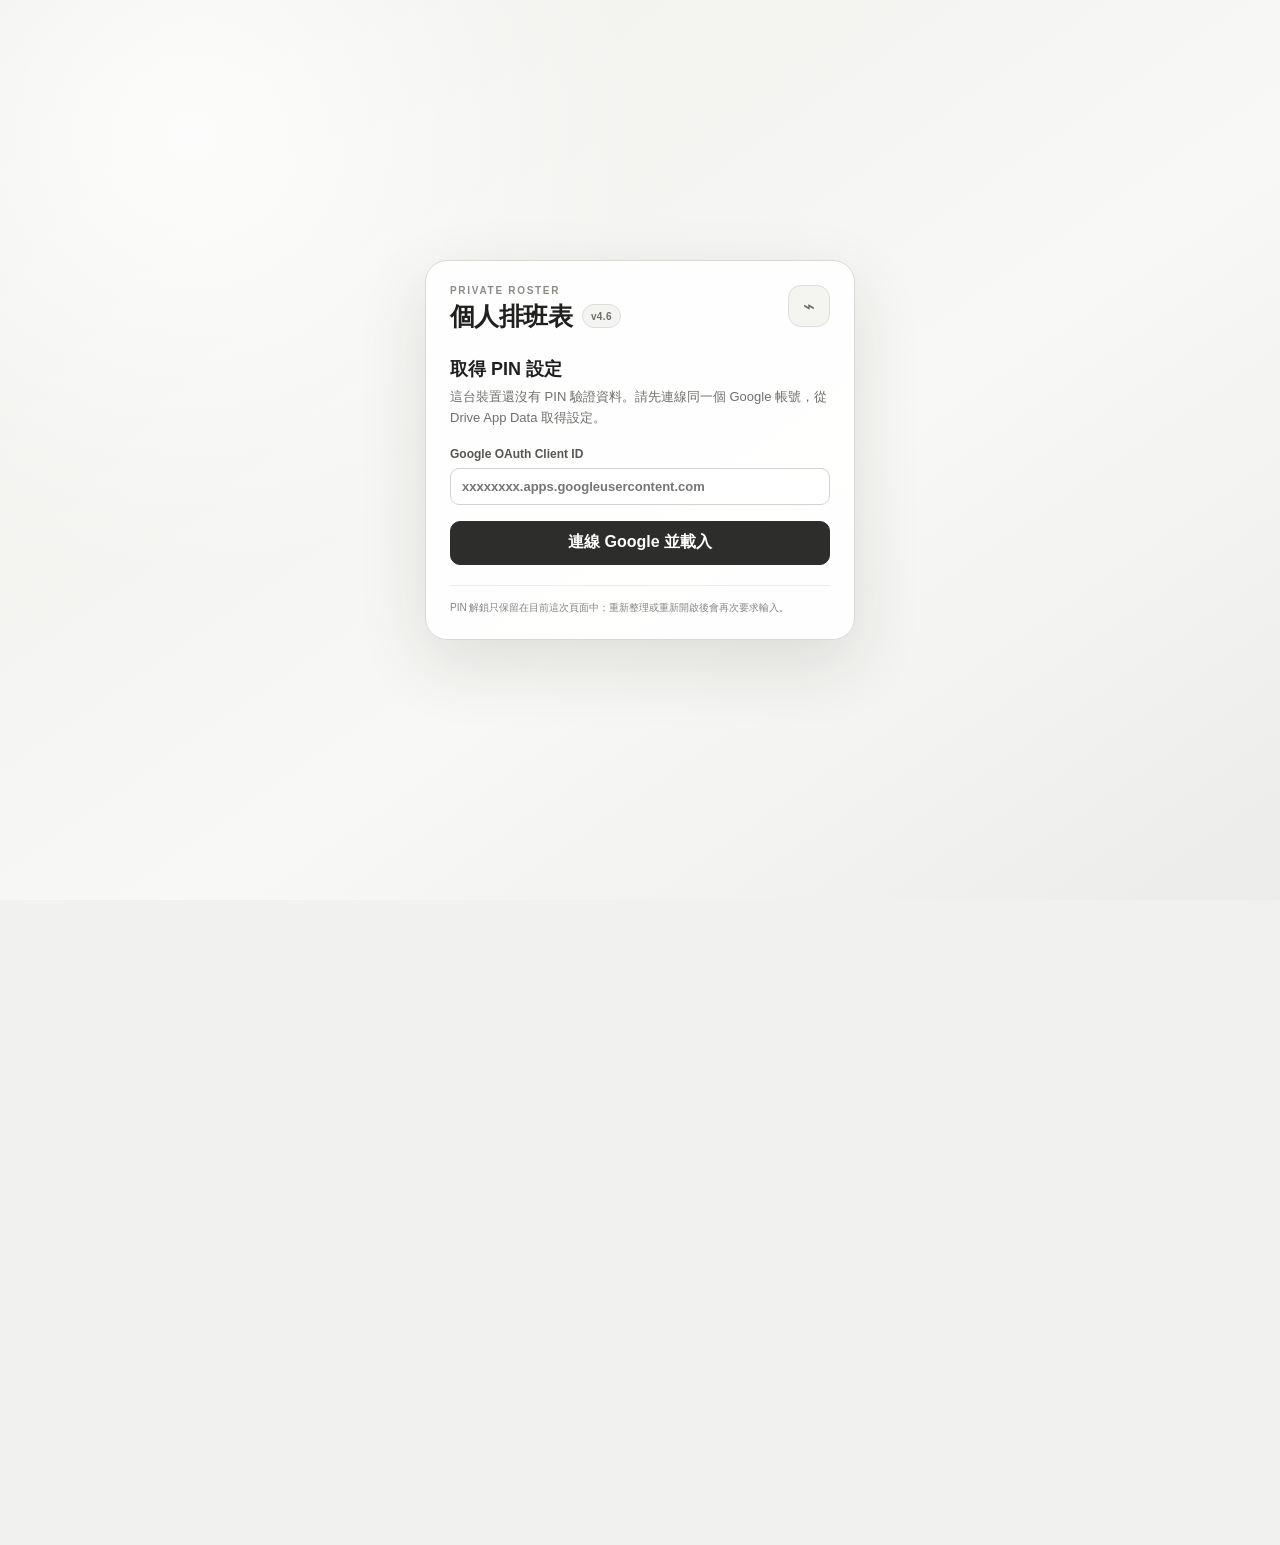
==== commit d5161518: "v4.6" ====
--- a/index.html
+++ b/index.html
@@ -5,16 +5,78 @@
   <meta name="viewport" content="width=device-width, initial-scale=1" />
   <meta name="theme-color" content="#f3f3f1" />
   <meta name="description" content="個人排班日曆：GitHub Pages + Google Calendar + Drive App Data 同步" />
-  <meta name="roster-build" content="4.5.1" />
+  <meta name="robots" content="noindex, nofollow, noarchive, nosnippet, noimageindex" />
+  <meta name="googlebot" content="noindex, nofollow, nosnippet, noimageindex" />
+  <meta name="bingbot" content="noindex, nofollow, noarchive, nosnippet, noimageindex" />
+  <meta name="referrer" content="no-referrer" />
+  <meta name="roster-build" content="4.6" />
   <title>個人排班表</title>
-  <link rel="stylesheet" href="./styles.css?v=4.5.1" />
+  <link rel="stylesheet" href="./styles.css?v=4.6" />
   <script src="https://accounts.google.com/gsi/client" async defer></script>
 </head>
-<body>
+<body class="app-locked">
+
+  <div class="pin-gate" id="pinGate" aria-live="polite">
+    <div class="pin-card">
+      <div class="pin-brand">
+        <div>
+          <p class="eyebrow">PRIVATE ROSTER</p>
+          <div class="title-row"><h1>個人排班表</h1><span class="version-badge">v4.6</span></div>
+        </div>
+        <span class="pin-lock-icon" aria-hidden="true">⌁</span>
+      </div>
+
+      <div id="pinGateLoading" class="pin-step">
+        <h2>載入安全設定</h2>
+        <p class="pin-copy">正在確認這台裝置是否已有 PIN 驗證資料。</p>
+      </div>
+
+      <form id="pinUnlockForm" class="pin-step hidden" autocomplete="off">
+        <h2>輸入 PIN</h2>
+        <p class="pin-copy">每次重新進入網頁都需要輸入 PIN 才能查看排班。</p>
+        <label>PIN
+          <input id="pinUnlockInput" type="password" inputmode="numeric" pattern="[0-9]*"
+                 maxlength="8" autocomplete="off" placeholder="4–8 位數字" />
+        </label>
+        <p class="pin-error hidden" id="pinUnlockError"></p>
+        <button class="btn dark pin-primary" type="submit">解鎖</button>
+      </form>
+
+      <div id="pinCloudStep" class="pin-step hidden">
+        <h2>取得 PIN 設定</h2>
+        <p class="pin-copy">這台裝置還沒有 PIN 驗證資料。請先連線同一個 Google 帳號，從 Drive App Data 取得設定。</p>
+        <label id="pinClientIdLabel" class="hidden">Google OAuth Client ID
+          <input id="pinClientIdInput" autocomplete="off" placeholder="xxxxxxxx.apps.googleusercontent.com" />
+        </label>
+        <p class="pin-error hidden" id="pinCloudError"></p>
+        <button class="btn dark pin-primary" id="pinLoadCloudBtn" type="button">連線 Google 並載入</button>
+      </div>
+
+      <form id="pinSetupForm" class="pin-step hidden" autocomplete="off">
+        <h2>首次設定 PIN</h2>
+        <p class="pin-copy">PIN 會加鹽雜湊後儲存在 Google Drive App Data，不會保存 PIN 明碼。</p>
+        <label>設定 PIN
+          <input id="pinSetupInput" type="password" inputmode="numeric" pattern="[0-9]*"
+                 maxlength="8" autocomplete="new-password" placeholder="4–8 位數字" />
+        </label>
+        <label>再次輸入 PIN
+          <input id="pinSetupConfirm" type="password" inputmode="numeric" pattern="[0-9]*"
+                 maxlength="8" autocomplete="new-password" placeholder="再次輸入" />
+        </label>
+        <p class="pin-error hidden" id="pinSetupError"></p>
+        <button class="btn dark pin-primary" type="submit">儲存 PIN 並進入</button>
+      </form>
+
+      <div class="pin-foot">
+        PIN 解鎖只保留在目前這次頁面中；重新整理或重新開啟後會再次要求輸入。
+      </div>
+    </div>
+  </div>
+
   <div class="app-shell">
     <header class="topbar">
       <div>
-<div class="title-row"><h1>個人排班表</h1><span class="version-badge">v4.5.1</span></div>
+<div class="title-row"><h1>個人排班表</h1><span class="version-badge">v4.6</span></div>
         <p class="subtle">排班、同步與每月收入預估</p>
       </div>
 
@@ -332,6 +394,6 @@
   </div>
 
   <div class="toast hidden" id="toast"></div>
-  <script src="./app.js?v=4.5.1"></script>
+  <script src="./app.js?v=4.6"></script>
 </body>
 </html>
--- a/styles.css
+++ b/styles.css
@@ -361,3 +361,58 @@
 #batchDeleteBtn:active{
   transform:translateY(1px);
 }
+
+
+/* v4.6 — PIN gate */
+body.app-locked{overflow:hidden}
+body.app-locked > .app-shell,
+body.app-locked > .floating-actions,
+body.app-locked > .modal-backdrop,
+body.app-locked > .toast{
+  visibility:hidden !important;
+  pointer-events:none !important;
+}
+.pin-gate{
+  position:fixed;
+  inset:0;
+  z-index:10000;
+  display:grid;
+  place-items:center;
+  padding:20px;
+  background:
+    radial-gradient(circle at 15% 15%, rgba(255,255,255,.82), transparent 34%),
+    linear-gradient(145deg,#efefec,#f8f8f6 58%,#ececea);
+}
+.pin-gate.hidden{display:none !important;pointer-events:none !important}
+.pin-card{
+  width:min(100%,430px);
+  border:1px solid #d9d9d4;
+  border-radius:22px;
+  background:rgba(255,255,255,.94);
+  box-shadow:0 24px 70px rgba(30,31,28,.12);
+  padding:24px;
+}
+.pin-brand{display:flex;align-items:flex-start;justify-content:space-between;gap:18px;margin-bottom:24px}
+.pin-brand h1{font-size:25px}
+.pin-lock-icon{
+  width:42px;height:42px;border-radius:13px;display:grid;place-items:center;
+  border:1px solid #deded9;background:#f4f4f1;color:#666862;font-size:20px
+}
+.pin-step h2{margin:0 0 6px;font-size:18px}
+.pin-copy{color:#6f706a;font-size:13px;line-height:1.6;margin:0 0 18px}
+.pin-step label{display:grid;gap:7px;margin-bottom:12px;font-size:12px;font-weight:700;color:#555751}
+.pin-step input{width:100%;box-sizing:border-box;font-size:18px;letter-spacing:.16em}
+.pin-step input#pinClientIdInput{font-size:13px;letter-spacing:0}
+.pin-primary{width:100%;min-height:44px;margin-top:4px}
+.pin-error{
+  padding:9px 11px;border:1px solid #ead1d1;border-radius:10px;background:#fff5f5;
+  color:#8a3e3e;font-size:12px;line-height:1.5;margin:2px 0 12px
+}
+.pin-foot{
+  border-top:1px solid #ecece8;margin-top:20px;padding-top:14px;color:#858680;
+  font-size:10px;line-height:1.55
+}
+@media(max-width:560px){
+  .pin-gate{padding:14px}
+  .pin-card{padding:20px;border-radius:18px}
+}
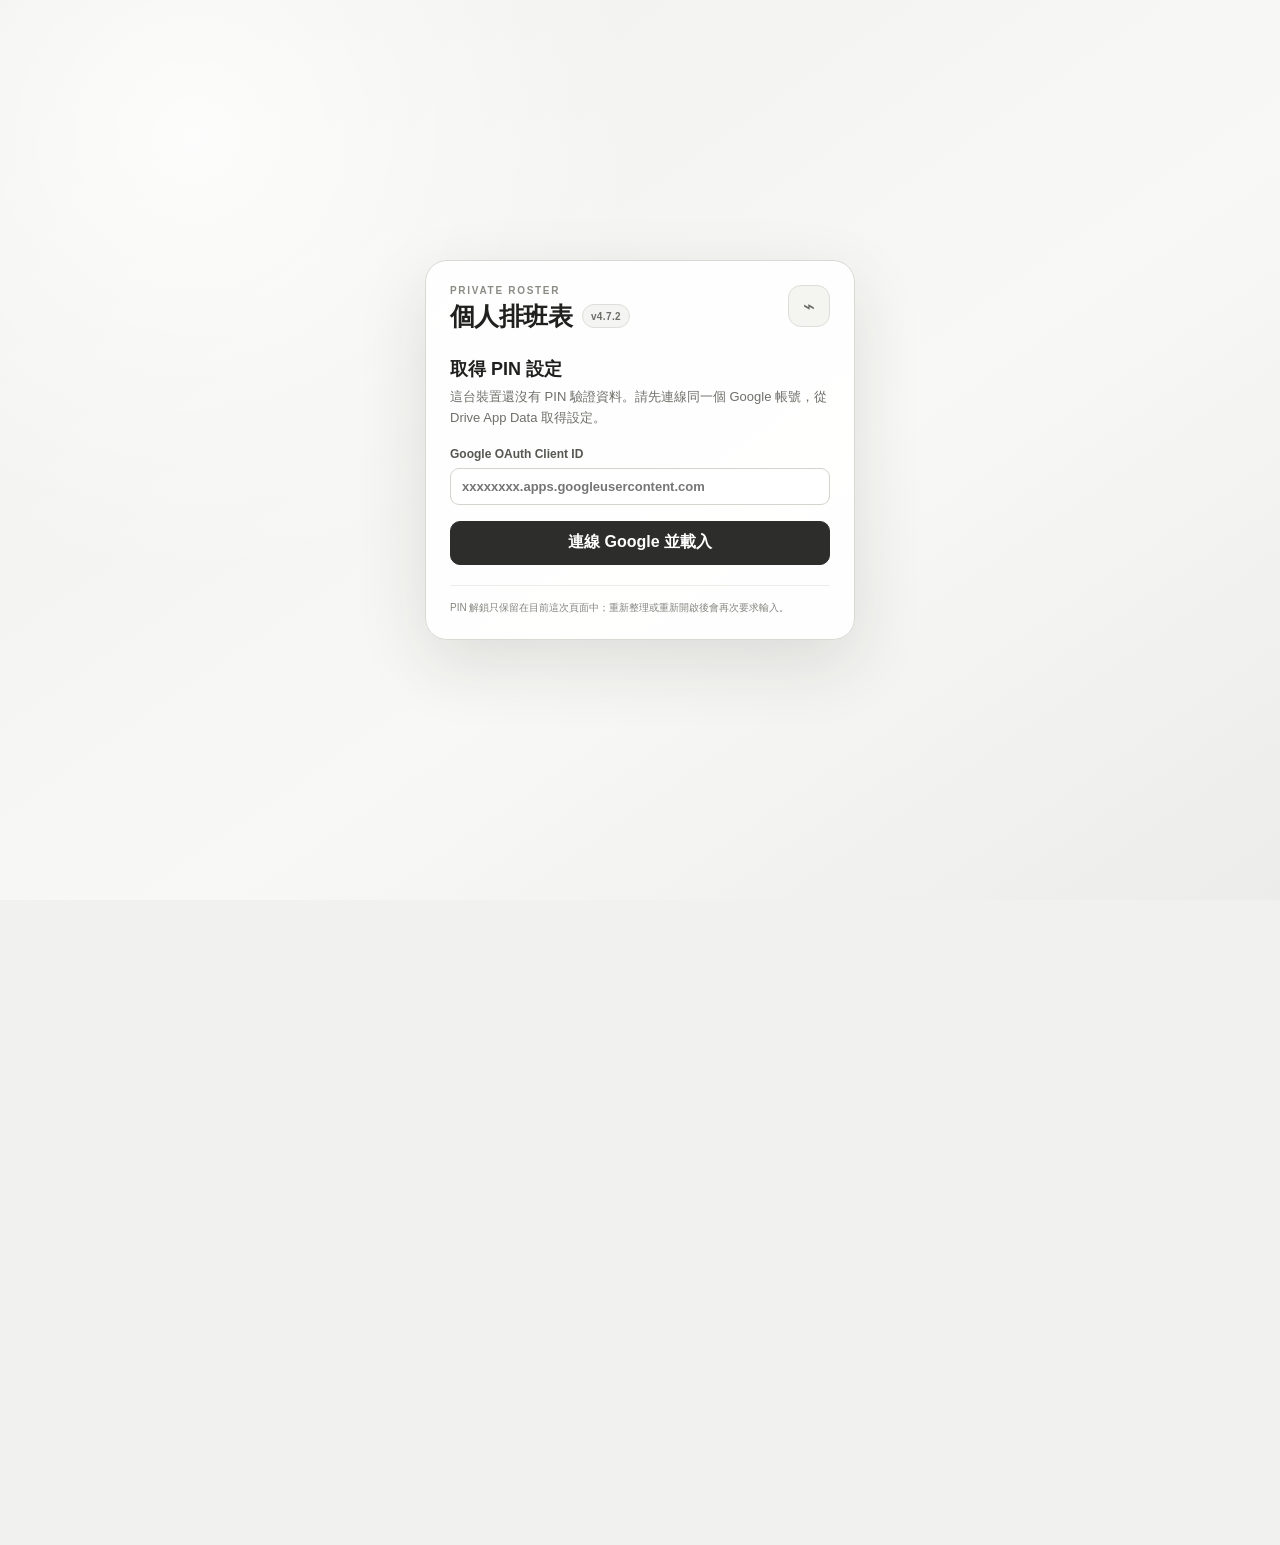
==== commit 39e76148: "v4.7.2" ====
--- a/index.html
+++ b/index.html
@@ -9,9 +9,9 @@
   <meta name="googlebot" content="noindex, nofollow, nosnippet, noimageindex" />
   <meta name="bingbot" content="noindex, nofollow, noarchive, nosnippet, noimageindex" />
   <meta name="referrer" content="no-referrer" />
-  <meta name="roster-build" content="4.6" />
+  <meta name="roster-build" content="4.7.2" />
   <title>個人排班表</title>
-  <link rel="stylesheet" href="./styles.css?v=4.6" />
+  <link rel="stylesheet" href="./styles.css?v=4.7.2" />
   <script src="https://accounts.google.com/gsi/client" async defer></script>
 </head>
 <body class="app-locked">
@@ -21,7 +21,7 @@
       <div class="pin-brand">
         <div>
           <p class="eyebrow">PRIVATE ROSTER</p>
-          <div class="title-row"><h1>個人排班表</h1><span class="version-badge">v4.6</span></div>
+          <div class="title-row"><h1>個人排班表</h1><span class="version-badge">v4.7.2</span></div>
         </div>
         <span class="pin-lock-icon" aria-hidden="true">⌁</span>
       </div>
@@ -76,7 +76,7 @@
   <div class="app-shell">
     <header class="topbar">
       <div>
-<div class="title-row"><h1>個人排班表</h1><span class="version-badge">v4.6</span></div>
+<div class="title-row"><h1>個人排班表</h1><span class="version-badge">v4.7.2</span></div>
         <p class="subtle">排班、同步與每月收入預估</p>
       </div>
 
@@ -168,10 +168,10 @@
       <input type="hidden" id="shiftId" />
       <div class="form-grid">
         <label class="full">班別名稱
-          <input id="titleInput" required placeholder="例如：愛林診所 晚診" />
+          <input id="titleInput" list="titleSuggestions" required placeholder="例如：愛林診所 晚診" autocomplete="off" />
         </label>
         <label class="full">地點 / 診所
-          <input id="locationInput" placeholder="例如：愛林診所" />
+          <input id="locationInput" list="locationSuggestions" placeholder="例如：愛林診所" autocomplete="off" />
         </label>
         <label>日期
           <input id="dateInput" type="date" required />
@@ -228,10 +228,10 @@
       </div>
       <div class="form-grid">
         <label class="full">班別名稱
-          <input id="bulkTitleInput" required placeholder="例如：愛林診所 晚診" />
+          <input id="bulkTitleInput" list="titleSuggestions" required placeholder="例如：愛林診所 晚診" autocomplete="off" />
         </label>
         <label>地點 / 診所
-          <input id="bulkLocationInput" placeholder="例如：愛林診所" />
+          <input id="bulkLocationInput" list="locationSuggestions" placeholder="例如：愛林診所" autocomplete="off" />
         </label>
         <label>類別
           <select id="bulkTypeInput">
@@ -393,7 +393,10 @@
     </div>
   </div>
 
+  <datalist id="titleSuggestions"></datalist>
+  <datalist id="locationSuggestions"></datalist>
+
   <div class="toast hidden" id="toast"></div>
-  <script src="./app.js?v=4.6"></script>
+  <script src="./app.js?v=4.7.2"></script>
 </body>
 </html>
--- a/styles.css
+++ b/styles.css
@@ -416,3 +416,44 @@
   .pin-gate{padding:14px}
   .pin-card{padding:20px;border-radius:18px}
 }
+
+
+/* v4.7 — motion + common suggestions */
+.modal-backdrop:not(.hidden){
+  opacity:0;
+  transition:opacity 180ms ease;
+}
+.modal-backdrop.modal-visible{opacity:1}
+.modal-backdrop.modal-closing{opacity:0;pointer-events:none !important}
+.modal-backdrop .modal{
+  opacity:0;
+  transform:translateY(12px) scale(.985);
+  transition:opacity 180ms ease, transform 180ms cubic-bezier(.2,.8,.2,1);
+  transform-origin:50% 45%;
+}
+.modal-backdrop.modal-visible .modal{opacity:1;transform:translateY(0) scale(1)}
+.modal-backdrop.modal-closing .modal{opacity:0;transform:translateY(7px) scale(.99)}
+.calendar-grid,.income-card{will-change:transform,opacity}
+.btn,.fab,.icon-btn,.event-chip,.today-shift,.day-add{
+  transition:transform 120ms ease, background-color 150ms ease, border-color 150ms ease, box-shadow 150ms ease, opacity 150ms ease;
+}
+.btn:active,.fab:active,.icon-btn:active,.event-chip:active,.today-shift:active,.day-add:active{transform:scale(.975)}
+@media (prefers-reduced-motion: reduce){
+  *,*::before,*::after{scroll-behavior:auto !important;animation-duration:.001ms !important;animation-iteration-count:1 !important;transition-duration:.001ms !important}
+}
+
+
+/* v4.7.1 — interaction hardening */
+button,
+a.btn,
+.pin-gate button,
+.modal button,
+.floating-actions button{
+  pointer-events:auto;
+  touch-action:manipulation;
+}
+.pin-gate,
+.pin-card,
+.pin-step{
+  pointer-events:auto;
+}
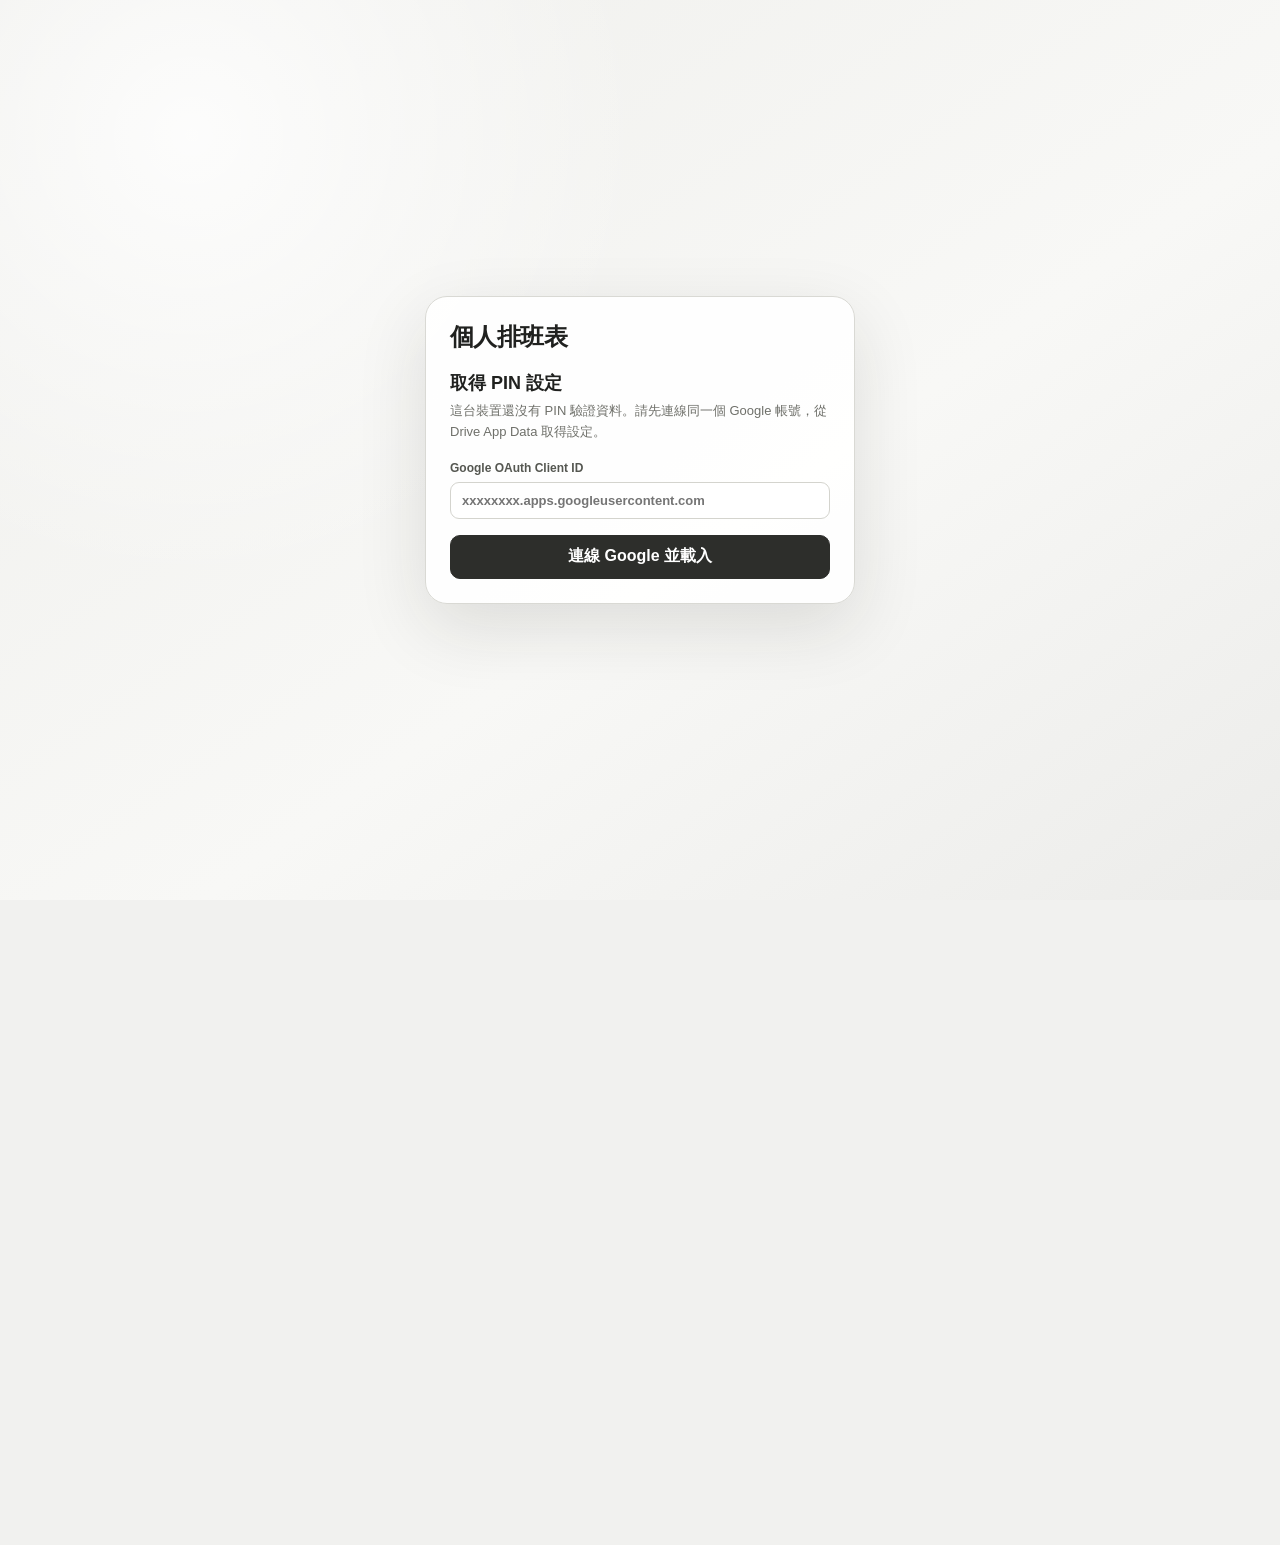
==== commit 8ff89054: "v4.8" ====
--- a/index.html
+++ b/index.html
@@ -9,35 +9,25 @@
   <meta name="googlebot" content="noindex, nofollow, nosnippet, noimageindex" />
   <meta name="bingbot" content="noindex, nofollow, noarchive, nosnippet, noimageindex" />
   <meta name="referrer" content="no-referrer" />
-  <meta name="roster-build" content="4.7.2" />
+  <meta name="roster-build" content="4.8" />
   <title>個人排班表</title>
-  <link rel="stylesheet" href="./styles.css?v=4.7.2" />
+  <link rel="stylesheet" href="./styles.css?v=4.8" />
   <script src="https://accounts.google.com/gsi/client" async defer></script>
 </head>
 <body class="app-locked">
 
   <div class="pin-gate" id="pinGate" aria-live="polite">
     <div class="pin-card">
-      <div class="pin-brand">
-        <div>
-          <p class="eyebrow">PRIVATE ROSTER</p>
-          <div class="title-row"><h1>個人排班表</h1><span class="version-badge">v4.7.2</span></div>
-        </div>
-        <span class="pin-lock-icon" aria-hidden="true">⌁</span>
-      </div>
-
-      <div id="pinGateLoading" class="pin-step">
+      <div class="pin-brand pin-brand-simple"><h1>個人排班表</h1></div>
+
+      <div id="pinGateLoading" class="pin-step hidden">
         <h2>載入安全設定</h2>
         <p class="pin-copy">正在確認這台裝置是否已有 PIN 驗證資料。</p>
       </div>
 
-      <form id="pinUnlockForm" class="pin-step hidden" autocomplete="off">
-        <h2>輸入 PIN</h2>
-        <p class="pin-copy">每次重新進入網頁都需要輸入 PIN 才能查看排班。</p>
-        <label>PIN
-          <input id="pinUnlockInput" type="password" inputmode="numeric" pattern="[0-9]*"
-                 maxlength="8" autocomplete="off" placeholder="4–8 位數字" />
-        </label>
+      <form id="pinUnlockForm" class="pin-step pin-unlock-simple" autocomplete="off">
+        <input id="pinUnlockInput" type="password" inputmode="numeric" pattern="[0-9]*"
+               maxlength="8" autocomplete="off" placeholder="PIN" aria-label="PIN" />
         <p class="pin-error hidden" id="pinUnlockError"></p>
         <button class="btn dark pin-primary" type="submit">解鎖</button>
       </form>
@@ -66,18 +56,14 @@
         <p class="pin-error hidden" id="pinSetupError"></p>
         <button class="btn dark pin-primary" type="submit">儲存 PIN 並進入</button>
       </form>
-
-      <div class="pin-foot">
-        PIN 解鎖只保留在目前這次頁面中；重新整理或重新開啟後會再次要求輸入。
-      </div>
     </div>
   </div>
 
   <div class="app-shell">
     <header class="topbar">
       <div>
-<div class="title-row"><h1>個人排班表</h1><span class="version-badge">v4.7.2</span></div>
-        <p class="subtle">排班、同步與每月收入預估</p>
+<div class="title-row"><h1>個人排班表</h1><span class="version-badge">v4.8</span><span class="sync-indicator local" id="syncIndicator" title="本機快取" aria-label="本機快取"><span class="sync-indicator-icon" aria-hidden="true"></span></span></div>
+        <p class="subtle">排班、設定與每月收入預估</p>
       </div>
 
     </header>
@@ -153,7 +139,7 @@
     <button class="fab" id="addShiftBtn" type="button" title="新增單次排班">＋ 單次</button>
     <button class="fab" id="bulkShiftBtn" type="button" title="新增固定排班">↻ 固定</button>
     <button class="fab" id="batchDeleteBtn" type="button" title="批次刪除">☑ 批次刪除</button>
-    <button class="fab" id="settingsBtn" type="button" title="同步設定">⚙ 同步</button>
+    <button class="fab" id="settingsBtn" type="button" title="設定">⚙ 設定</button>
   </div>
 
   <div class="modal-backdrop hidden" id="shiftModal">
@@ -335,8 +321,8 @@
     <div class="modal settings-modal">
       <div class="modal-header">
         <div>
-          <p class="eyebrow">SYNC</p>
-          <h2>Google / Apple 同步設定</h2>
+          <p class="eyebrow">SETTINGS</p>
+          <h2>設定</h2>
         </div>
         <button class="icon-btn" type="button" data-close="settingsModal">×</button>
       </div>
@@ -360,19 +346,30 @@
       </div>
 
       <div class="settings-section">
-        <h3>診次顏色</h3>
-        <p>同一類診次統一使用相同顏色；修改後月曆與 Today 會立即套用。</p>
-        <div class="category-color-grid">
-          <label>早診 <input type="color" data-type-color="morning" /></label>
-          <label>午診 <input type="color" data-type-color="afternoon" /></label>
-          <label>晚診 <input type="color" data-type-color="evening" /></label>
-          <label>支援 <input type="color" data-type-color="support" /></label>
-          <label>健檢 <input type="color" data-type-color="health" /></label>
-          <label>月中 <input type="color" data-type-color="midmonth" /></label>
-          <label>疫苗 <input type="color" data-type-color="vaccine" /></label>
-          <label>其他 <input type="color" data-type-color="other" /></label>
-        </div>
-      </div>
+        <h3>診次種類與顏色</h3>
+        <p>可統一修改名稱與顏色，也可新增或刪除種類。仍有排班使用中的種類不可刪除。</p>
+        <div class="type-manager" id="typeManager"></div>
+        <div class="type-add-row">
+          <input id="newTypeName" placeholder="新增種類，例如：巡診" maxlength="20" />
+          <input id="newTypeColor" type="color" value="#64748b" aria-label="新增種類顏色" />
+          <button class="btn ghost compact" id="addTypeBtn" type="button">＋ 新增</button>
+        </div>
+      </div>
+<div class="settings-section">
+        <h3>背景圖片</h3>
+        <p>可上傳自己的背景圖片；圖片會先縮小壓縮，再存入 Google Drive App Data，並同步到其他裝置。</p>
+        <div class="background-setting-row">
+          <div class="background-thumb" id="backgroundThumb"><span>無背景圖片</span></div>
+          <div class="background-setting-actions">
+            <label class="btn ghost compact file-btn">選擇圖片
+              <input id="backgroundImageInput" type="file" accept="image/*" />
+            </label>
+            <button class="btn ghost compact" id="clearBackgroundBtn" type="button">移除背景</button>
+          </div>
+        </div>
+        <p class="field-note" id="backgroundStatus">建議使用橫向照片；系統會自動壓縮以避免 App Data 過大。</p>
+      </div>
+
       <div class="settings-section cloud-status-box">
         <div class="cloud-status-head">
           <h3>Drive App Data</h3>
@@ -388,7 +385,7 @@
       </div>
       <div class="modal-actions">
         <div class="spacer"></div>
-        <button class="btn dark" id="saveSettingsBtn" type="button">儲存並同步設定</button>
+        <button class="btn dark" id="saveSettingsBtn" type="button">儲存設定</button>
       </div>
     </div>
   </div>
@@ -397,6 +394,6 @@
   <datalist id="locationSuggestions"></datalist>
 
   <div class="toast hidden" id="toast"></div>
-  <script src="./app.js?v=4.7.2"></script>
+  <script src="./app.js?v=4.8"></script>
 </body>
 </html>
--- a/styles.css
+++ b/styles.css
@@ -457,3 +457,80 @@
 .pin-step{
   pointer-events:auto;
 }
+
+
+/* v4.8 — settings, background, sync source */
+.sync-indicator{
+  width:25px;height:25px;border-radius:999px;border:1px solid var(--line);
+  display:inline-grid;place-items:center;flex:0 0 25px;background:#f4f4f2;color:#777872;
+}
+.sync-indicator-icon{width:13px;height:13px;position:relative;display:block}
+.sync-indicator.local .sync-indicator-icon{
+  border:1.6px solid currentColor;border-radius:3px;
+}
+.sync-indicator.local .sync-indicator-icon::before{
+  content:'';position:absolute;left:2px;right:2px;top:3px;border-top:1.6px solid currentColor;
+}
+.sync-indicator.local .sync-indicator-icon::after{
+  content:'';position:absolute;width:3px;height:3px;border-radius:50%;background:currentColor;left:4px;bottom:2px;
+}
+.sync-indicator.cloud{color:#456a55;background:#eef5f0;border-color:#d4e5d8}
+.sync-indicator.cloud .sync-indicator-icon::before{
+  content:'☁';position:absolute;inset:-5px -4px;font-size:17px;line-height:17px;font-family:Arial,sans-serif;
+}
+
+body.has-custom-background{
+  background-image:
+    linear-gradient(rgba(242,242,239,.48),rgba(242,242,239,.48)),
+    var(--roster-background-image);
+  background-size:cover;
+  background-position:center;
+  background-attachment:fixed;
+}
+body.has-custom-background .card{
+  background:rgba(251,251,250,.90);
+  backdrop-filter:blur(10px);
+  -webkit-backdrop-filter:blur(10px);
+}
+body.has-custom-background .floating-actions{
+  background:rgba(251,251,250,.86);
+  backdrop-filter:blur(12px);
+  -webkit-backdrop-filter:blur(12px);
+}
+
+.background-setting-row{display:grid;grid-template-columns:150px 1fr;gap:14px;align-items:center;margin-top:12px}
+.background-thumb{
+  height:92px;border:1px dashed var(--line-dark);border-radius:12px;background:#f6f6f3;
+  display:grid;place-items:center;background-size:cover;background-position:center;overflow:hidden;color:var(--muted);font-size:11px;
+}
+.background-thumb.has-image{border-style:solid}
+.background-setting-actions{display:flex;gap:8px;flex-wrap:wrap}
+.file-btn{position:relative;overflow:hidden;cursor:pointer}
+.file-btn input{position:absolute;inset:0;opacity:0;cursor:pointer}
+
+.type-manager{display:grid;gap:8px;margin-top:12px}
+.type-manager-row{
+  display:grid;grid-template-columns:minmax(120px,1fr) 44px 58px 38px;gap:8px;align-items:center;
+  padding:8px;border:1px solid var(--line);border-radius:11px;background:#fafafa;
+}
+.type-manager-row input{margin:0}
+.type-name-input{font-size:13px}
+.type-color-input{width:38px!important;height:34px;padding:2px!important;border:0!important;background:transparent!important}
+.type-usage{font-size:10px;color:var(--muted);text-align:center}
+.type-delete-btn{width:34px;height:34px;font-size:18px;color:var(--danger)}
+.type-add-row{display:grid;grid-template-columns:1fr 44px auto;gap:8px;align-items:center;margin-top:10px}
+.type-add-row input[type=color]{width:40px;height:36px;padding:2px}
+
+.pin-brand-simple{margin-bottom:18px;justify-content:flex-start}
+.pin-brand-simple h1{margin:0;font-size:24px}
+.pin-unlock-simple{display:grid;gap:12px}
+.pin-unlock-simple input{font-size:22px;text-align:center;letter-spacing:.24em;padding:13px}
+.pin-unlock-simple .pin-primary{margin-top:0}
+
+@media(max-width:560px){
+  .background-setting-row{grid-template-columns:1fr}
+  .background-thumb{height:120px}
+  .type-manager-row{grid-template-columns:minmax(0,1fr) 42px 48px 34px}
+  .type-add-row{grid-template-columns:minmax(0,1fr) 42px}
+  .type-add-row .btn{grid-column:1/-1}
+}
